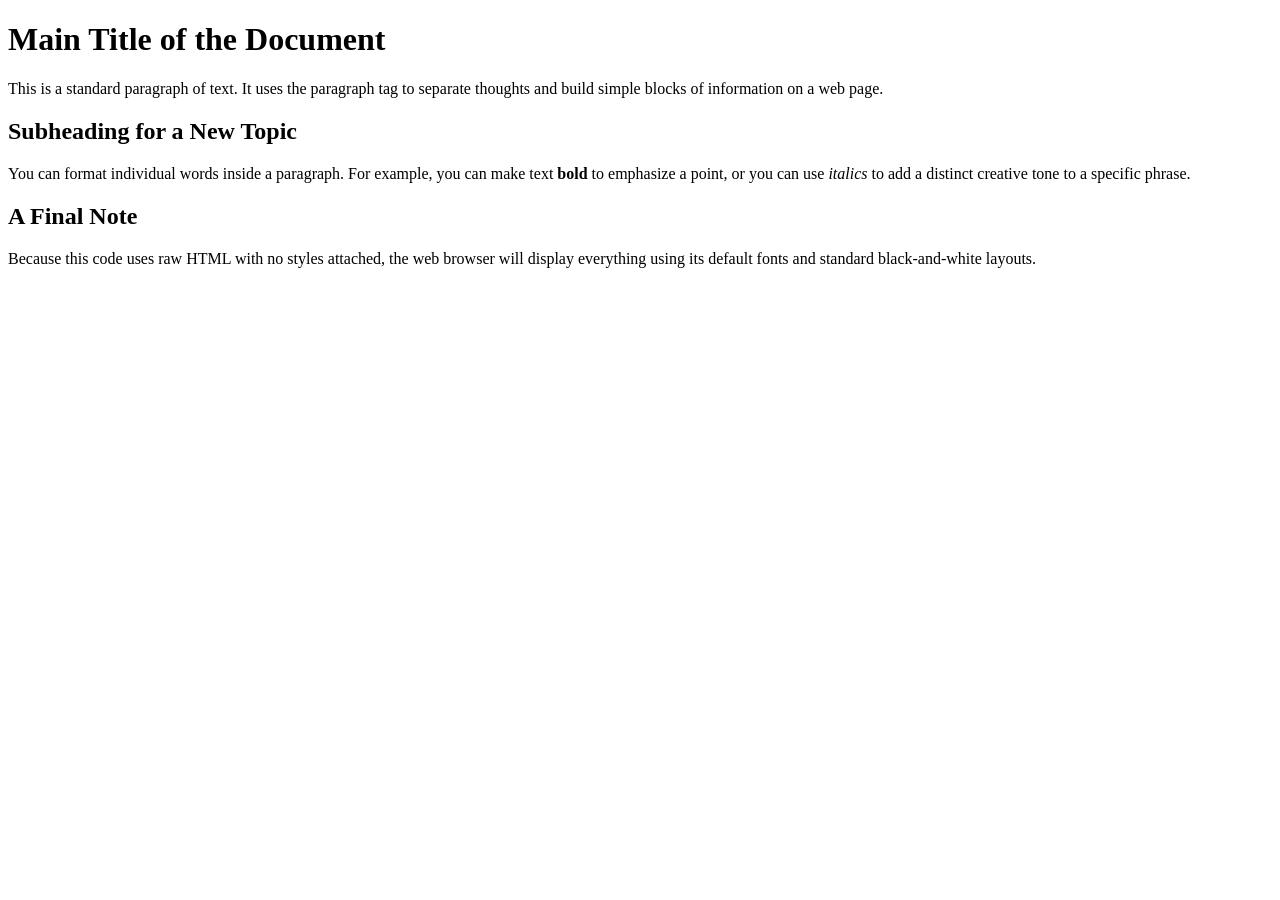
==== index.html @ bc40bc9b "Add basic HTML structure and content" ====
<!DOCTYPE html>
<html lang="en">
<head>
    <meta charset="UTF-8">
    <title>HTML Only Text Example</title>
</head>
<body>

    <h1>Main Title of the Document</h1>
    
    <p>This is a standard paragraph of text. It uses the paragraph tag to separate thoughts and build simple blocks of information on a web page.</p>

    <h2>Subheading for a New Topic</h2>
    
    <p>You can format individual words inside a paragraph. For example, you can make text <strong>bold</strong> to emphasize a point, or you can use <em>italics</em> to add a distinct creative tone to a specific phrase.</p>

    <h2>A Final Note</h2>
    
    <p>Because this code uses raw HTML with no styles attached, the web browser will display everything using its default fonts and standard black-and-white layouts.</p>

</body>
</html>
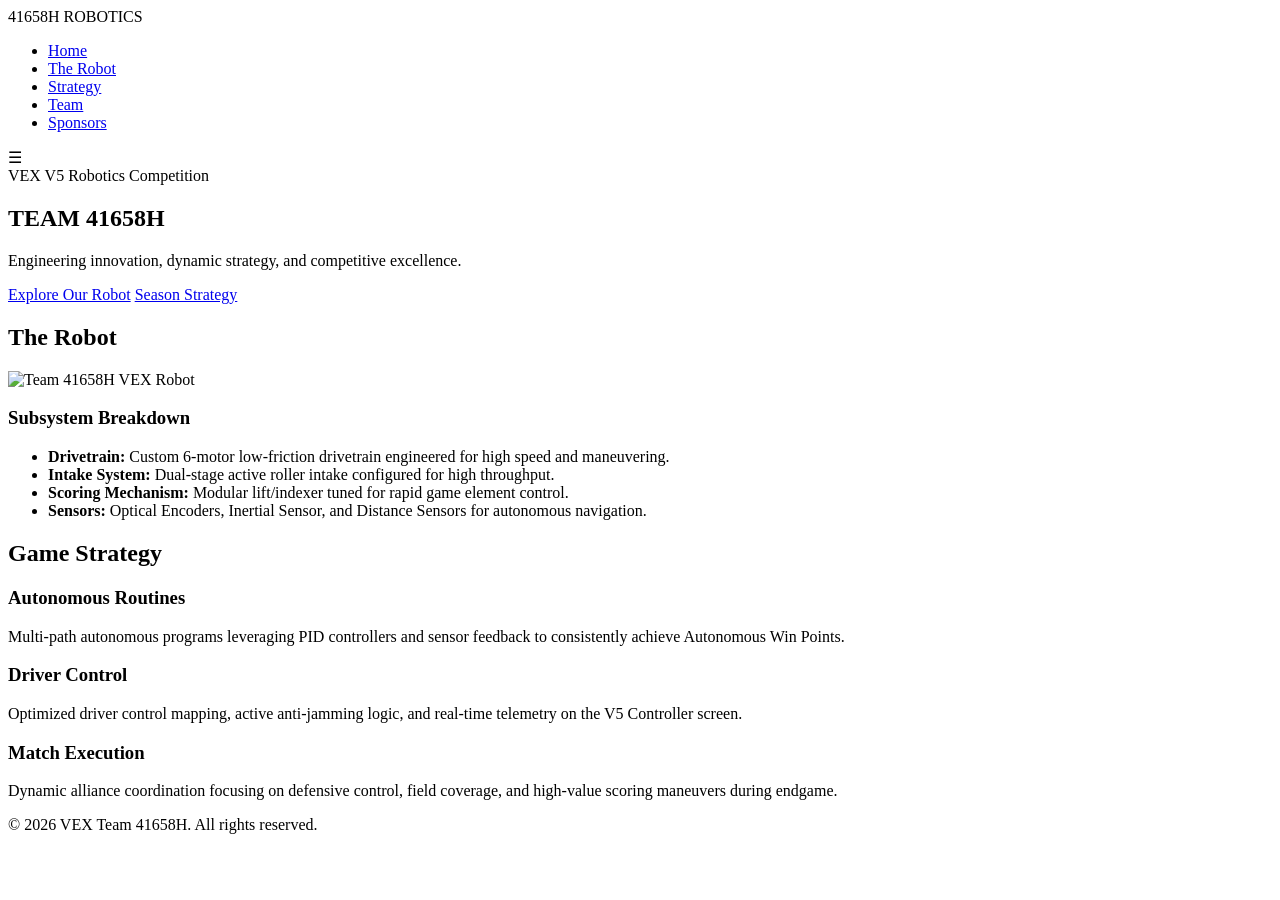
==== commit 13fa40fe: "Revamp index.html with new layout and content" ====
--- a/index.html
+++ b/index.html
@@ -1,22 +1,90 @@
 <!DOCTYPE html>
 <html lang="en">
 <head>
-    <meta charset="UTF-8">
-    <title>HTML Only Text Example</title>
+  <meta charset="UTF-8">
+  <meta name="viewport" content="width=device-width, initial-scale=1.0">
+  <title>VEX V5 Team 41658H | Official Website</title>
+  <link rel="stylesheet" href="style.css">
+  <link rel="preconnect" href="https://fonts.googleapis.com">
+  <link href="https://fonts.googleapis.com/css2?family=Inter:wght@400;600;800&display=swap" rel="stylesheet">
 </head>
 <body>
 
-    <h1>Main Title of the Document</h1>
-    
-    <p>This is a standard paragraph of text. It uses the paragraph tag to separate thoughts and build simple blocks of information on a web page.</p>
+  <!-- Navigation -->
+  <header>
+    <nav class="navbar">
+      <div class="logo">41658H <span>ROBOTICS</span></div>
+      <ul class="nav-links" id="nav-links">
+        <li><a href="#home">Home</a></li>
+        <li><a href="#robot">The Robot</a></li>
+        <li><a href="#strategy">Strategy</a></li>
+        <li><a href="#team">Team</a></li>
+        <li><a href="#sponsors">Sponsors</a></li>
+      </ul>
+      <div class="hamburger" id="hamburger">&#9776;</div>
+    </nav>
+  </header>
 
-    <h2>Subheading for a New Topic</h2>
-    
-    <p>You can format individual words inside a paragraph. For example, you can make text <strong>bold</strong> to emphasize a point, or you can use <em>italics</em> to add a distinct creative tone to a specific phrase.</p>
+  <!-- Hero Section -->
+  <section id="home" class="hero">
+    <div class="hero-content">
+      <span class="badge">VEX V5 Robotics Competition</span>
+      <h1>TEAM 41658H</h1>
+      <p>Engineering innovation, dynamic strategy, and competitive excellence.</p>
+      <div class="hero-btns">
+        <a href="#robot" class="btn primary-btn">Explore Our Robot</a>
+        <a href="#strategy" class="btn secondary-btn">Season Strategy</a>
+      </div>
+    </div>
+  </section>
 
-    <h2>A Final Note</h2>
-    
-    <p>Because this code uses raw HTML with no styles attached, the web browser will display everything using its default fonts and standard black-and-white layouts.</p>
+  <!-- The Robot Section -->
+  <section id="robot" class="section">
+    <div class="container">
+      <h2>The Robot</h2>
+      <div class="grid-2">
+        <div class="robot-image">
+          <img src="assets/robot.jpg" alt="Team 41658H VEX Robot">
+        </div>
+        <div class="robot-details">
+          <h3>Subsystem Breakdown</h3>
+          <ul class="spec-list">
+            <li><strong>Drivetrain:</strong> Custom 6-motor low-friction drivetrain engineered for high speed and maneuvering.</li>
+            <li><strong>Intake System:</strong> Dual-stage active roller intake configured for high throughput.</li>
+            <li><strong>Scoring Mechanism:</strong> Modular lift/indexer tuned for rapid game element control.</li>
+            <li><strong>Sensors:</strong> Optical Encoders, Inertial Sensor, and Distance Sensors for autonomous navigation.</li>
+          </ul>
+        </div>
+      </div>
+    </div>
+  </section>
 
+  <!-- Strategy Section -->
+  <section id="strategy" class="section dark-bg">
+    <div class="container">
+      <h2>Game Strategy</h2>
+      <div class="cards-grid">
+        <div class="card">
+          <h3>Autonomous Routines</h3>
+          <p>Multi-path autonomous programs leveraging PID controllers and sensor feedback to consistently achieve Autonomous Win Points.</p>
+        </div>
+        <div class="card">
+          <h3>Driver Control</h3>
+          <p>Optimized driver control mapping, active anti-jamming logic, and real-time telemetry on the V5 Controller screen.</p>
+        </div>
+        <div class="card">
+          <h3>Match Execution</h3>
+          <p>Dynamic alliance coordination focusing on defensive control, field coverage, and high-value scoring maneuvers during endgame.</p>
+        </div>
+      </div>
+    </div>
+  </section>
+
+  <!-- Footer -->
+  <footer>
+    <p>&copy; 2026 VEX Team 41658H. All rights reserved.</p>
+  </footer>
+
+  <script src="js/main.js"></script>
 </body>
 </html>
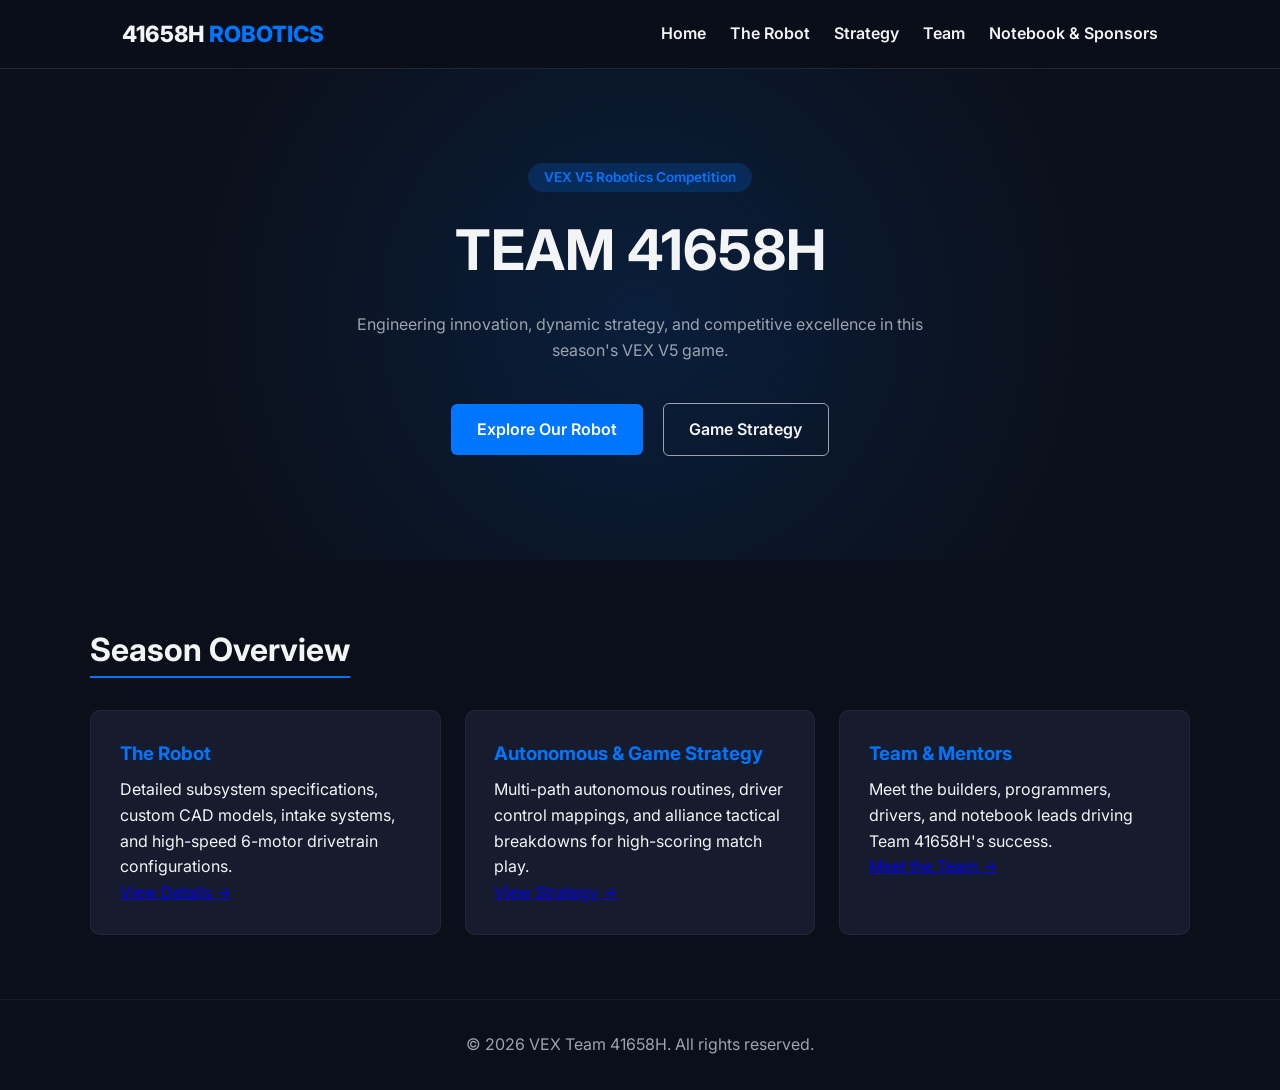
==== commit fdf2040e: "Update navigation and content in index.html" ====
--- a/index.html
+++ b/index.html
@@ -10,71 +10,53 @@
 </head>
 <body>
 
-  <!-- Navigation -->
+  <!-- Navigation Bar -->
   <header>
     <nav class="navbar">
       <div class="logo">41658H <span>ROBOTICS</span></div>
       <ul class="nav-links" id="nav-links">
-        <li><a href="#home">Home</a></li>
-        <li><a href="#robot">The Robot</a></li>
-        <li><a href="#strategy">Strategy</a></li>
-        <li><a href="#team">Team</a></li>
-        <li><a href="#sponsors">Sponsors</a></li>
+        <li><a href="index.html" class="active-link">Home</a></li>
+        <li><a href="robot.html">The Robot</a></li>
+        <li><a href="strategy.html">Strategy</a></li>
+        <li><a href="team.html">Team</a></li>
+        <li><a href="notebook.html">Notebook & Sponsors</a></li>
       </ul>
       <div class="hamburger" id="hamburger">&#9776;</div>
     </nav>
   </header>
 
   <!-- Hero Section -->
-  <section id="home" class="hero">
+  <section class="hero">
     <div class="hero-content">
       <span class="badge">VEX V5 Robotics Competition</span>
       <h1>TEAM 41658H</h1>
-      <p>Engineering innovation, dynamic strategy, and competitive excellence.</p>
+      <p>Engineering innovation, dynamic strategy, and competitive excellence in this season's VEX V5 game.</p>
       <div class="hero-btns">
-        <a href="#robot" class="btn primary-btn">Explore Our Robot</a>
-        <a href="#strategy" class="btn secondary-btn">Season Strategy</a>
+        <a href="robot.html" class="btn primary-btn">Explore Our Robot</a>
+        <a href="strategy.html" class="btn secondary-btn">Game Strategy</a>
       </div>
     </div>
   </section>
 
-  <!-- The Robot Section -->
-  <section id="robot" class="section">
+  <!-- Season Overview Cards -->
+  <section class="section">
     <div class="container">
-      <h2>The Robot</h2>
-      <div class="grid-2">
-        <div class="robot-image">
-          <img src="assets/robot.jpg" alt="Team 41658H VEX Robot">
-        </div>
-        <div class="robot-details">
-          <h3>Subsystem Breakdown</h3>
-          <ul class="spec-list">
-            <li><strong>Drivetrain:</strong> Custom 6-motor low-friction drivetrain engineered for high speed and maneuvering.</li>
-            <li><strong>Intake System:</strong> Dual-stage active roller intake configured for high throughput.</li>
-            <li><strong>Scoring Mechanism:</strong> Modular lift/indexer tuned for rapid game element control.</li>
-            <li><strong>Sensors:</strong> Optical Encoders, Inertial Sensor, and Distance Sensors for autonomous navigation.</li>
-          </ul>
-        </div>
-      </div>
-    </div>
-  </section>
-
-  <!-- Strategy Section -->
-  <section id="strategy" class="section dark-bg">
-    <div class="container">
-      <h2>Game Strategy</h2>
+      <h2>Season Overview</h2>
       <div class="cards-grid">
         <div class="card">
-          <h3>Autonomous Routines</h3>
-          <p>Multi-path autonomous programs leveraging PID controllers and sensor feedback to consistently achieve Autonomous Win Points.</p>
+          <h3>The Robot</h3>
+          <p>Detailed subsystem specifications, custom CAD models, intake systems, and high-speed 6-motor drivetrain configurations.</p>
+          <a href="robot.html" class="card-link">View Details &rarr;</a>
         </div>
         <div class="card">
-          <h3>Driver Control</h3>
-          <p>Optimized driver control mapping, active anti-jamming logic, and real-time telemetry on the V5 Controller screen.</p>
+          <h3>Autonomous & Game Strategy</h3>
+          <p>Multi-path autonomous routines, driver control mappings, and alliance tactical breakdowns for high-scoring match play.</p>
+          <a href="strategy.html" class="card-link">View Strategy &rarr;</a>
         </div>
         <div class="card">
-          <h3>Match Execution</h3>
-          <p>Dynamic alliance coordination focusing on defensive control, field coverage, and high-value scoring maneuvers during endgame.</p>
+          <h3>Team & Mentors</h3>
+          <p>Meet the builders, programmers, drivers, and notebook leads driving Team 41658H's success.</p>
+          <a href="team.html" class="card-link">Meet the Team &rarr;</a>
         </div>
       </div>
     </div>
--- a/style.css
+++ b/style.css
@@ -0,0 +1,205 @@
+:root {
+  --primary: #0076FF;
+  --dark-bg: #0B0F19;
+  --card-bg: #161C2E;
+  --text-light: #F3F4F6;
+  --text-muted: #9CA3AF;
+}
+
+* {
+  box-sizing: border-box;
+  margin: 0;
+  padding: 0;
+  font-family: 'Inter', sans-serif;
+}
+
+body {
+  background-color: var(--dark-bg);
+  color: var(--text-light);
+  line-height: 1.6;
+}
+
+/* Navbar */
+header {
+  position: sticky;
+  top: 0;
+  background-color: rgba(11, 15, 25, 0.9);
+  backdrop-filter: blur(8px);
+  z-index: 1000;
+  border-bottom: 1px solid rgba(255,255,255,0.1);
+}
+
+.navbar {
+  display: flex;
+  justify-content: space-between;
+  align-items: center;
+  max-width: 1100px;
+  margin: 0 auto;
+  padding: 1rem 2rem;
+}
+
+.logo {
+  font-weight: 800;
+  font-size: 1.4rem;
+}
+
+.logo span {
+  color: var(--primary);
+}
+
+.nav-links {
+  display: flex;
+  list-style: none;
+  gap: 1.5rem;
+}
+
+.nav-links a {
+  color: var(--text-light);
+  text-decoration: none;
+  font-weight: 600;
+  transition: color 0.2s;
+}
+
+.nav-links a:hover {
+  color: var(--primary);
+}
+
+.hamburger {
+  display: none;
+  font-size: 1.5rem;
+  cursor: pointer;
+}
+
+/* Hero */
+.hero {
+  padding: 6rem 2rem;
+  text-align: center;
+  background: radial-gradient(circle at center, rgba(0,118,255,0.15) 0%, transparent 70%);
+}
+
+.badge {
+  background-color: rgba(0, 118, 255, 0.2);
+  color: var(--primary);
+  padding: 0.4rem 1rem;
+  border-radius: 20px;
+  font-size: 0.85rem;
+  font-weight: 600;
+}
+
+.hero h1 {
+  font-size: 3.5rem;
+  margin: 1rem 0;
+}
+
+.hero p {
+  color: var(--text-muted);
+  max-width: 600px;
+  margin: 0 auto 2rem;
+}
+
+.btn {
+  display: inline-block;
+  padding: 0.8rem 1.6rem;
+  border-radius: 6px;
+  text-decoration: none;
+  font-weight: 600;
+  margin: 0.5rem;
+}
+
+.primary-btn {
+  background-color: var(--primary);
+  color: #fff;
+}
+
+.secondary-btn {
+  border: 1px solid var(--text-muted);
+  color: var(--text-light);
+}
+
+/* Sections */
+.section {
+  padding: 4rem 2rem;
+}
+
+.container {
+  max-width: 1100px;
+  margin: 0 auto;
+}
+
+.dark-bg {
+  background-color: #0E1322;
+}
+
+h2 {
+  font-size: 2rem;
+  margin-bottom: 2rem;
+  border-bottom: 2px solid var(--primary);
+  display: inline-block;
+}
+
+.grid-2 {
+  display: grid;
+  grid-template-columns: 1fr 1fr;
+  gap: 2rem;
+  align-items: center;
+}
+
+.robot-image img {
+  width: 100%;
+  border-radius: 12px;
+  border: 1px solid rgba(255,255,255,0.1);
+}
+
+.spec-list {
+  list-style: none;
+  margin-top: 1rem;
+}
+
+.spec-list li {
+  margin-bottom: 0.8rem;
+  padding-left: 1rem;
+  border-left: 3px solid var(--primary);
+}
+
+.cards-grid {
+  display: grid;
+  grid-template-columns: repeat(auto-fit, minmax(280px, 1fr));
+  gap: 1.5rem;
+}
+
+.card {
+  background-color: var(--card-bg);
+  padding: 1.8rem;
+  border-radius: 10px;
+  border: 1px solid rgba(255,255,255,0.05);
+}
+
+.card h3 {
+  margin-bottom: 0.5rem;
+  color: var(--primary);
+}
+
+footer {
+  text-align: center;
+  padding: 2rem;
+  color: var(--text-muted);
+  border-top: 1px solid rgba(255,255,255,0.05);
+}
+
+/* Mobile Responsiveness */
+@media (max-width: 768px) {
+  .grid-2 { grid-template-columns: 1fr; }
+  .hamburger { display: block; }
+  .nav-links {
+    display: none;
+    flex-direction: column;
+    position: absolute;
+    top: 60px;
+    right: 0;
+    background-color: var(--dark-bg);
+    width: 100%;
+    padding: 1.5rem;
+    text-align: center;
+  }
+  .nav-links.active { display: flex; }
+}
